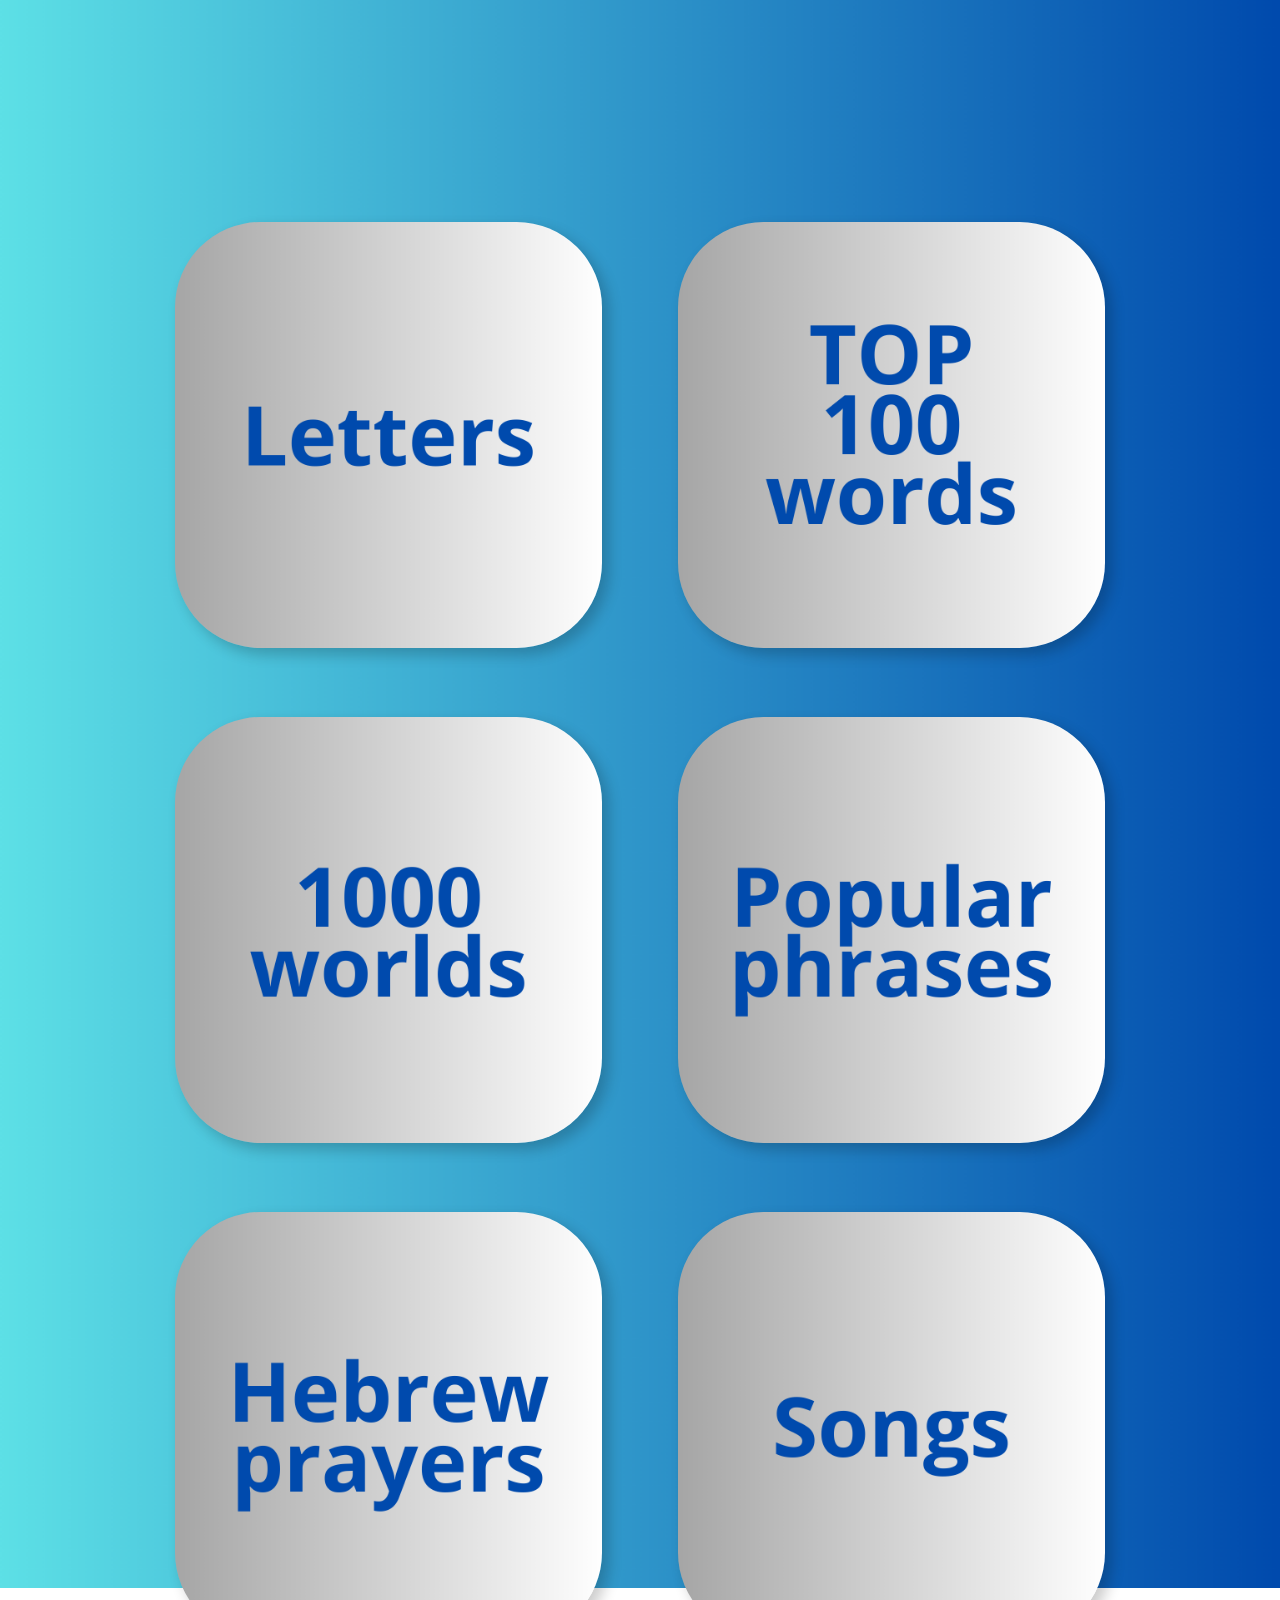
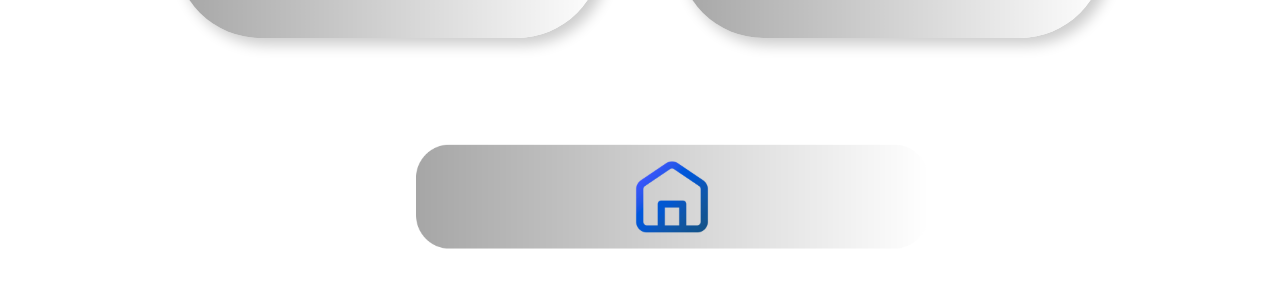
==== index.html @ 839d97e8 "index.html" ====
<!DOCTYPE html>
<html lang="en">
<head>
    <meta charset="UTF-8">
    <meta name="viewport" content="width=device-width, initial-scale=1.0">
    <title>Main Menu</title>
    <style>
        body {
            font-family: sans-serif;
            margin: 0;
            background: url('MainMenu/Background.png') no-repeat center center fixed;
            background-size: cover;
            min-height: 100vh;
            display: flex;
            flex-direction: column;
            align-items: center; /* Центрирование по горизонтали */
            position: relative;
        }

        .menu-button {
            position: absolute;
            cursor: pointer;
            border-radius: 20%;
            background-size: 100% 100%;
            background-repeat: no-repeat;
            background-position: center;
            box-shadow: 6.67px 6.67px 13.33px rgba(0, 0, 0, 0.2);
            transition: transform 0.2s, box-shadow 0.2s;
            width: 33.33vw;
            height: 33.33vw;
            overflow: hidden;
            z-index: 1;
        }

        .menu-button:hover {
            transform: scale(1.05);
            box-shadow: 9.33px 9.33px 16px rgba(0, 0, 0, 0.25);
        }

        .menu-button:active {
            transform: scale(0.95);
            box-shadow: 4px 4px 10.67px rgba(0, 0, 0, 0.15);
        }

        .home-button {
    position: absolute;
    top: 133.33vw; /* Остается без изменений, так как изменяется размер относительно центра */
    left: 32.5vw; /* Изменено для центрирования после увеличения */
    width: 40vw; /* Увеличено в 1.5 раза (26.67vw * 1.5 ≈ 40vw) */
    height: 14vw; /* Увеличено в 1.5 раза (9.33vw * 1.5 ≈ 14vw) */
    border-radius: 20%;
    border: none;
    cursor: pointer;
    overflow: hidden;
    background-size: cover;
    background-repeat: no-repeat;
    background-position: center;
    box-shadow: 6.67px 6.67px 13.33px rgba(0, 0, 0, 0);
    background-color: transparent;
    z-index: 1;
}

        #letters-button {
            top: 17.33vw;
            left: 13.67vw; /* Изменено для центрирования */
            background-image: url('MainMenu/Letters.png');
        }

        #top100-button {
            top: 17.33vw;
            left: 53vw; /* Изменено для центрирования */
            background-image: url('MainMenu/Top100.png');
        }

        #thousand-button {
            top: 56vw;
            left: 13.67vw; /* Изменено для центрирования */
            background-image: url('MainMenu/1000.png');
        }

        #phrases-button {
            top: 56vw;
            left: 53vw; /* Изменено для центрирования */
            background-image: url('MainMenu/Phrases.png');
        }

        #prayers-button {
            top: 94.67vw;
            left: 13.67vw; /* Изменено для центрирования */
            background-image: url('MainMenu/Prayers.png');
        }

        #songs-button {
            top: 94.67vw;
            left: 53vw; /* Изменено для центрирования */
            background-image: url('MainMenu/Songs.png');
        }
    </style>
</head>
<body>

<div class="menu-button" id="letters-button" onclick="alert('Letters section coming soon!')"></div>
<div class="menu-button" id="top100-button" onclick="window.location.href='top100.html'"></div>
<div class="menu-button" id="thousand-button" onclick="alert('1000 section coming soon!')"></div>
<div class="menu-button" id="phrases-button" onclick="alert('Phrases section coming soon!')"></div>
<div class="menu-button" id="prayers-button" onclick="alert('Prayers section coming soon!')"></div>
<div class="menu-button" id="songs-button" onclick="alert('Songs section coming soon!')"></div>
<button class="menu-button home-button" onclick="alert('Home button clicked!')" style="background-image: url('MainMenu/Home.png');"></button>

</body>
</html>
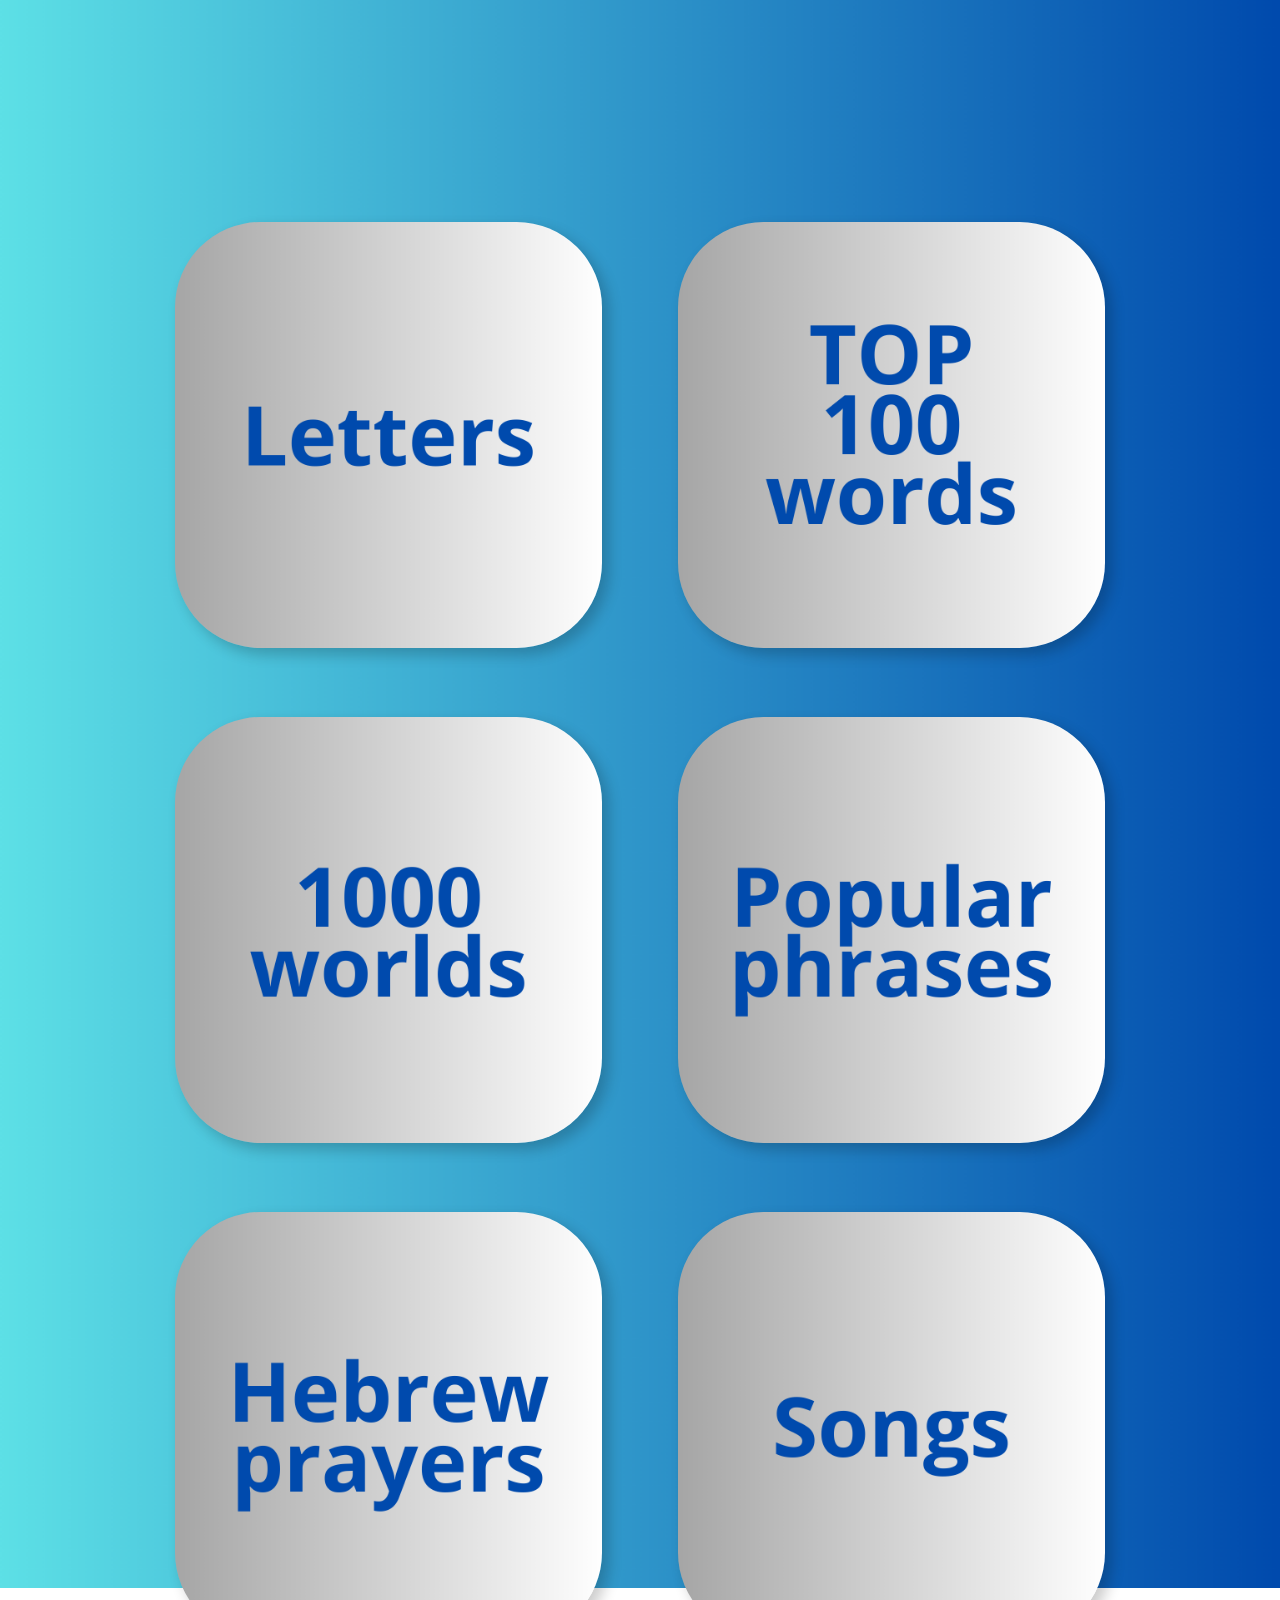
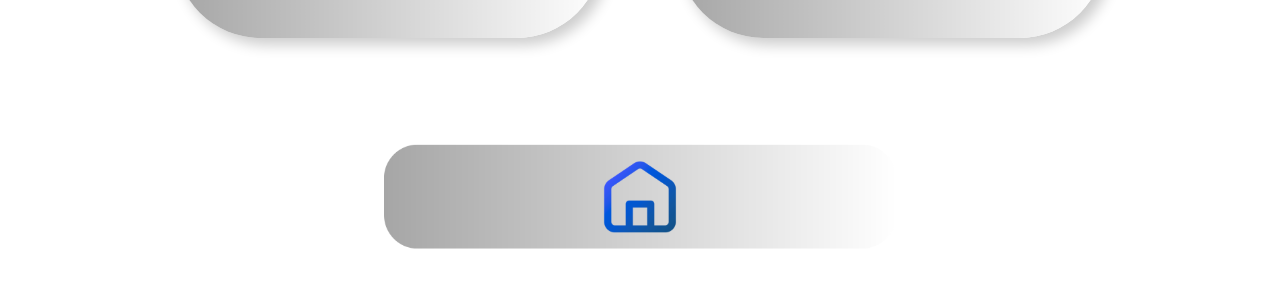
==== commit 9e058dac: "index.html" ====
--- a/index.html
+++ b/index.html
@@ -45,7 +45,7 @@
         .home-button {
     position: absolute;
     top: 133.33vw; /* Остается без изменений, так как изменяется размер относительно центра */
-    left: 32.5vw; /* Изменено для центрирования после увеличения */
+    left: 30vw; /* Изменено для центрирования после увеличения */
     width: 40vw; /* Увеличено в 1.5 раза (26.67vw * 1.5 ≈ 40vw) */
     height: 14vw; /* Увеличено в 1.5 раза (9.33vw * 1.5 ≈ 14vw) */
     border-radius: 20%;
